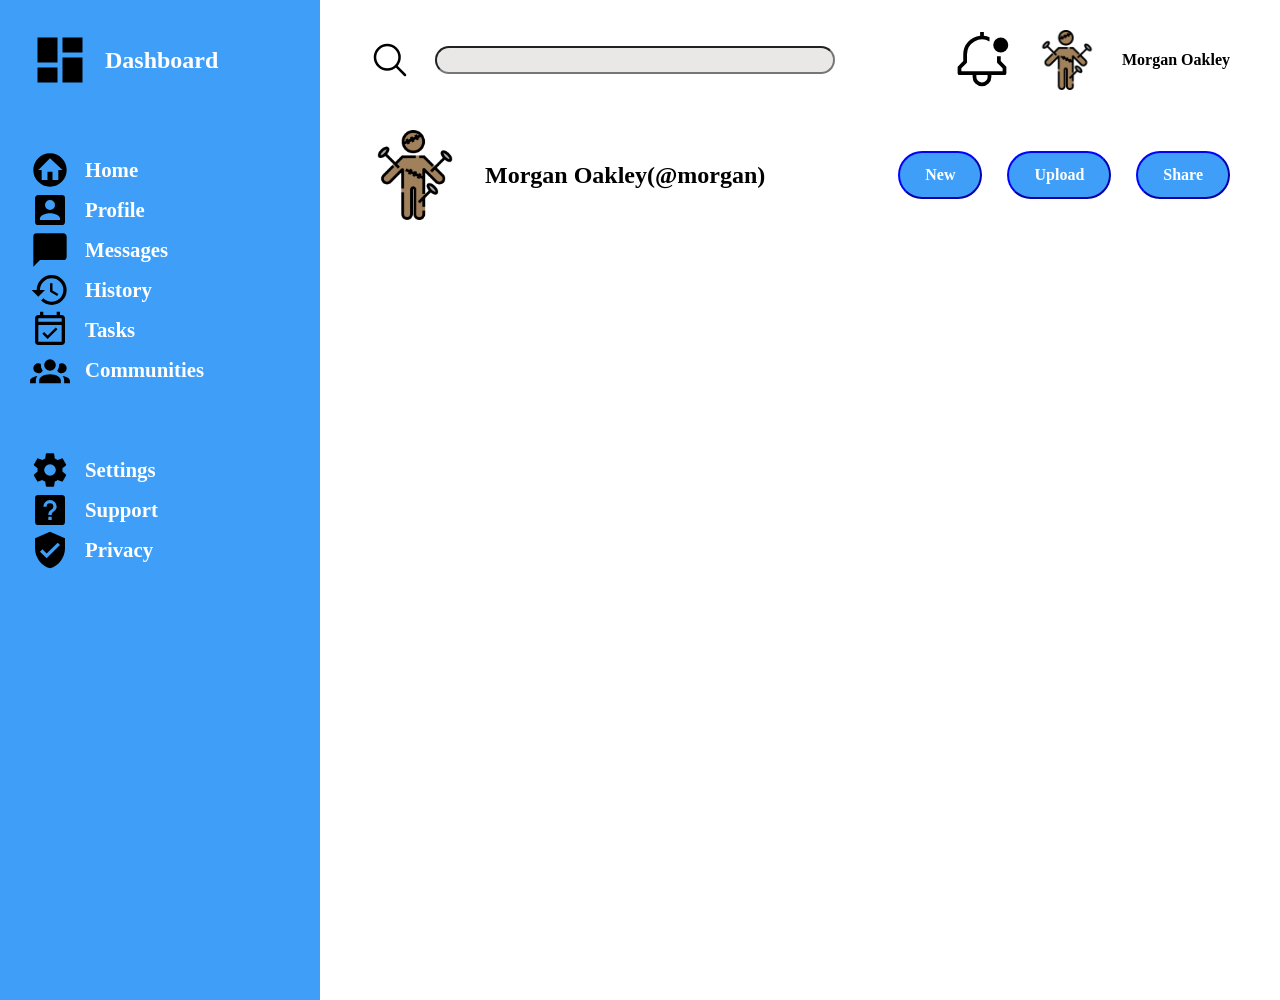
==== index.html @ b013d6e2 "feat(ui): implement dashboard sidebar and header layout" ====
<!DOCTYPE html>
<html lang="en">
<head>
    <meta charset="UTF-8">
    <meta name="viewport" content="width=device-width, initial-scale=1.0">
    <title>Dashboard</title>
    <link rel="stylesheet" href="style.css">
</head>
<body>
    <div class="container">
        <div class="sidebar">
            <ul class="dashboard">
                <li><img src="images/view-dashboard.svg" alt="">Dashboard</li>
            </ul>
            <div>
                <ul>
                    <li><img src="images/home-circle.svg" alt="">Home</li>
                    <li><img src="images/account-box.svg" alt="" srcset="">Profile</li>
                    <li><img src="images/message.svg" alt="" srcset="">Messages</li>
                    <li><img src="images/history.svg" alt="">History</li>
                    <li><img src="images/calendar-check-outline.svg" alt="">Tasks</li>
                    <li><img src="images/account-group.svg" alt="">Communities</li>
                </ul>
            </div>
            <div>
                <ul>
                    <li><span><img src="images/cog.svg" alt="" srcset=""></span>Settings</li>
                    <li><span><img src="images/help-box.svg" alt=""></span>Support</li>
                    <li><img src="images/shield-check.svg" alt="">Privacy</li>
                </ul>
            </div>

        </div>
        <div class="headbar">
            <div class="search">
                <ul >
                    <li><img src="images/search-outline-svgrepo-com.svg" alt=""></li>
                    <li><input type="text"></li>
                </ul>
                <ul class="human-logo">
                    <li><img src="images/notification-new-svgrepo-com.svg" alt=""></li>
                    <li><img src="images/voodoo-doll.png" alt=""></li>
                    <li>Morgan Oakley</li>
                </ul>
                
            </div>
            <div class="under-search">
                <ul class="human">
                    <li><img src="images/voodoo-doll.png" alt=""></li>
                    <li><h1>Morgan Oakley(@morgan)</h1></li>
                </ul>
                <ul>
                    <li><button>New</button></li>
                    <li><button>Upload</button></li>
                    <li><button>Share</button></li>
                </ul>
            </div>

        </div>
        
    </div>    
</body>
</html>
---- style.css ----
/* Box sizing rules */
*,
*::before,
*::after {
  box-sizing: border-box;
}

/* Prevent font size inflation and remove default margins */
* {
  margin: 0;
  padding: 0;
  font: inherit;
}

/* Remove list styles on ul, ol elements with a list role, which implies built-in accessibility is preserved */
ul[role='list'],
ol[role='list'] {
  list-style: none;
}

/* Set core body defaults */
body {
  min-height: 100vh;
  line-height: 1.5;
  -webkit-font-smoothing: antialiased;
}

/* Set short line-height on headings and interactive elements */
h1, h2, h3, h4, button, input, label {
  line-height: 1.1;
}

/* Balance text wrapping on headings */
h1, h2, h3, h4 {
  text-wrap: balance;
}

/* Make images and media easier to work with */
img,
picture,
video,
canvas,
svg {
  max-width: 100%;
  display: block;
}

/* Inherit fonts for inputs and buttons */
input,
button,
textarea,
select {
  font: inherit;
}

/* Make sure textareas without a rows attribute are not tiny */
textarea:not([rows]) {
  min-height: 10em;
}

/* Anything that has an anchor target should have a scroll offset */
:target {
  scroll-margin-block: 5ex;
}
.container {
    min-height: 100vh;
    display: grid;
    grid-template-columns: repeat(4, 1fr);
    grid-template-rows: repeat(4, 1fr);
}
.sidebar {
    background-color: rgb(63, 159, 248);
    min-height: 100vh;
    color: white;
    font-size: 1.3rem;
    padding: 30px;
    display: flex;
    flex-direction: column;
    gap: 60px;
    grid-row: span 4;
}
ul {
    list-style: none;
}
li {
    display: flex;
    align-items: center;
    gap: 15px;
    font-family: 'Times New Roman', Times, serif;
    font-weight: bolder;
}


img {
    height: 40px;
}
.dashboard > li {
    font-size: 1.5rem;
}
.dashboard > li > img {
    color: red;
    height: 60px;
}
.headbar {
    background-color: white;
    grid-column: 2 / 5;
    display: flex;
    flex-direction: column;
    padding: 30px 50px;
    gap: 40px;
    flex-wrap: nowrap;
}
.search {
    display: flex;
    justify-content: space-between;
    background-color: white;
}
.search > ul {
    display: flex;
    gap: 25px;

}
.under-search {
    display: flex;
    justify-content: space-between;
    
}
.under-search > ul {
    display: flex;
    gap: 25px;
}
li > input {
    background-color: rgba(228, 224, 224, 0.767);
    width: 400px;
    border-radius: 30px;
}
button {
    border-radius: 30px;
    background-color:  rgb(63, 159, 248);
    color: white;
    font-weight: bolder;
    padding: 10px 25px;
    border-color: blue;

}
h1 {
    font-size: 1.5rem;
    font-weight: bolder;
}
.human-logo > li > img {
    height: 60px;
}
.human > li img {
    height: 90px;
}
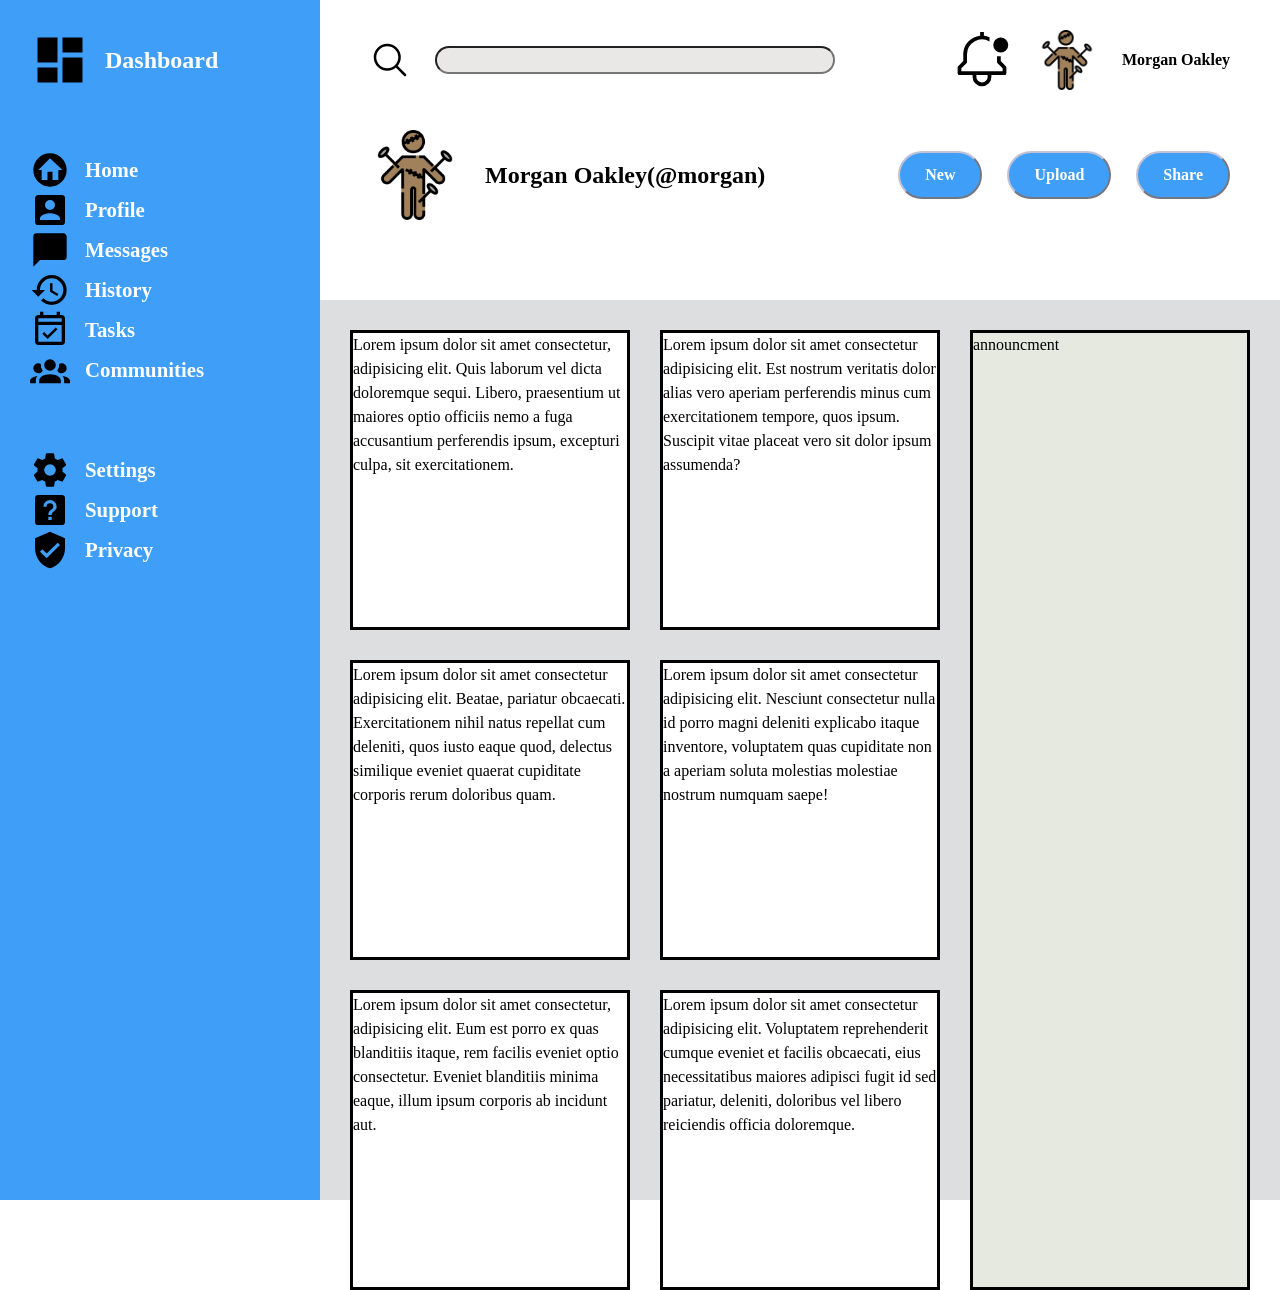
==== commit a7718358: "feat(ui): add main content grid cards and announcement section" ====
--- a/index.html
+++ b/index.html
@@ -57,6 +57,30 @@
             </div>
 
         </div>
+
+        <div class="main-content">
+        <div class="content-holder">
+            
+            <div class="cards-container">
+                <div class="card">Lorem ipsum dolor sit amet consectetur, adipisicing elit. Quis laborum vel dicta doloremque sequi. Libero, praesentium ut maiores optio officiis nemo a fuga accusantium perferendis ipsum, excepturi culpa, sit exercitationem.</div>
+                <div class="card">Lorem ipsum dolor sit amet consectetur adipisicing elit. Est nostrum veritatis dolor alias vero aperiam perferendis minus cum exercitationem tempore, quos ipsum. Suscipit vitae placeat vero sit dolor ipsum assumenda?</div>
+                <div class="card">Lorem ipsum dolor sit amet consectetur adipisicing elit. Beatae, pariatur obcaecati. Exercitationem nihil natus repellat cum deleniti, quos iusto eaque quod, delectus similique eveniet quaerat cupiditate corporis rerum doloribus quam.</div>
+                <div class="card">Lorem ipsum dolor sit amet consectetur adipisicing elit. Nesciunt consectetur nulla id porro magni deleniti explicabo itaque inventore, voluptatem quas cupiditate non a aperiam soluta molestias molestiae nostrum numquam saepe!</div>
+                <div class="card">Lorem ipsum dolor sit amet consectetur, adipisicing elit. Eum est porro ex quas blanditiis itaque, rem facilis eveniet optio consectetur. Eveniet blanditiis minima eaque, illum ipsum corporis ab incidunt aut.</div>
+                <div class="card">Lorem ipsum dolor sit amet consectetur adipisicing elit. Voluptatem reprehenderit cumque eveniet et facilis obcaecati, eius necessitatibus maiores adipisci fugit id sed pariatur, deleniti, doloribus vel libero reiciendis officia doloremque.</div>
+            </div>
+            <div class="announcment-container">
+                <div>announcment</div>
+                <div class="announcment">
+
+                </div>
+                <div class="trending">
+
+                </div>
+
+            </div>
+        </div>
+        </div>
         
     </div>    
 </body>
--- a/style.css
+++ b/style.css
@@ -66,7 +66,7 @@
     min-height: 100vh;
     display: grid;
     grid-template-columns: repeat(4, 1fr);
-    grid-template-rows: repeat(4, 1fr);
+    grid-template-rows: repeat(4, max(300px, 1rem));
 }
 .sidebar {
     background-color: rgb(63, 159, 248);
@@ -104,6 +104,7 @@
 .headbar {
     background-color: white;
     grid-column: 2 / 5;
+    grid-row: 1 / 2;
     display: flex;
     flex-direction: column;
     padding: 30px 50px;
@@ -140,7 +141,7 @@
     color: white;
     font-weight: bolder;
     padding: 10px 25px;
-    border-color: blue;
+    border-color: rgb(194, 194, 214);
 
 }
 h1 {
@@ -152,4 +153,39 @@
 }
 .human > li img {
     height: 90px;
+}
+.main-content {
+    grid-area: 2 / 2 / 5 / 5;
+    background-color: rgba(226, 231, 235, 0.589);
+    
+
+}
+.content-holder {
+    display: grid;
+    grid-template-columns: repeat(3, 1fr);
+    grid-template-rows: repeat(4, max(300px, 1rem));;
+    height: 100%;
+    background-color: rgba(155, 154, 154, 0.219);
+    gap: 30px;
+    padding: 30px;
+    
+}
+.cards-container {
+    grid-column: 1 / 3;
+    grid-row: 1 / 4;
+    display: grid;
+    gap: 30px;
+    grid-template-columns: repeat(2, 1fr);
+}
+
+.card {
+    border: solid black 3px;
+    background-color: white;
+}
+.announcment-container {
+    border: black solid 3px;
+    background-color: rgb(230, 233, 224);
+    grid-column: 3 / 4;
+    grid-row: 1 / 4;
+    
 }
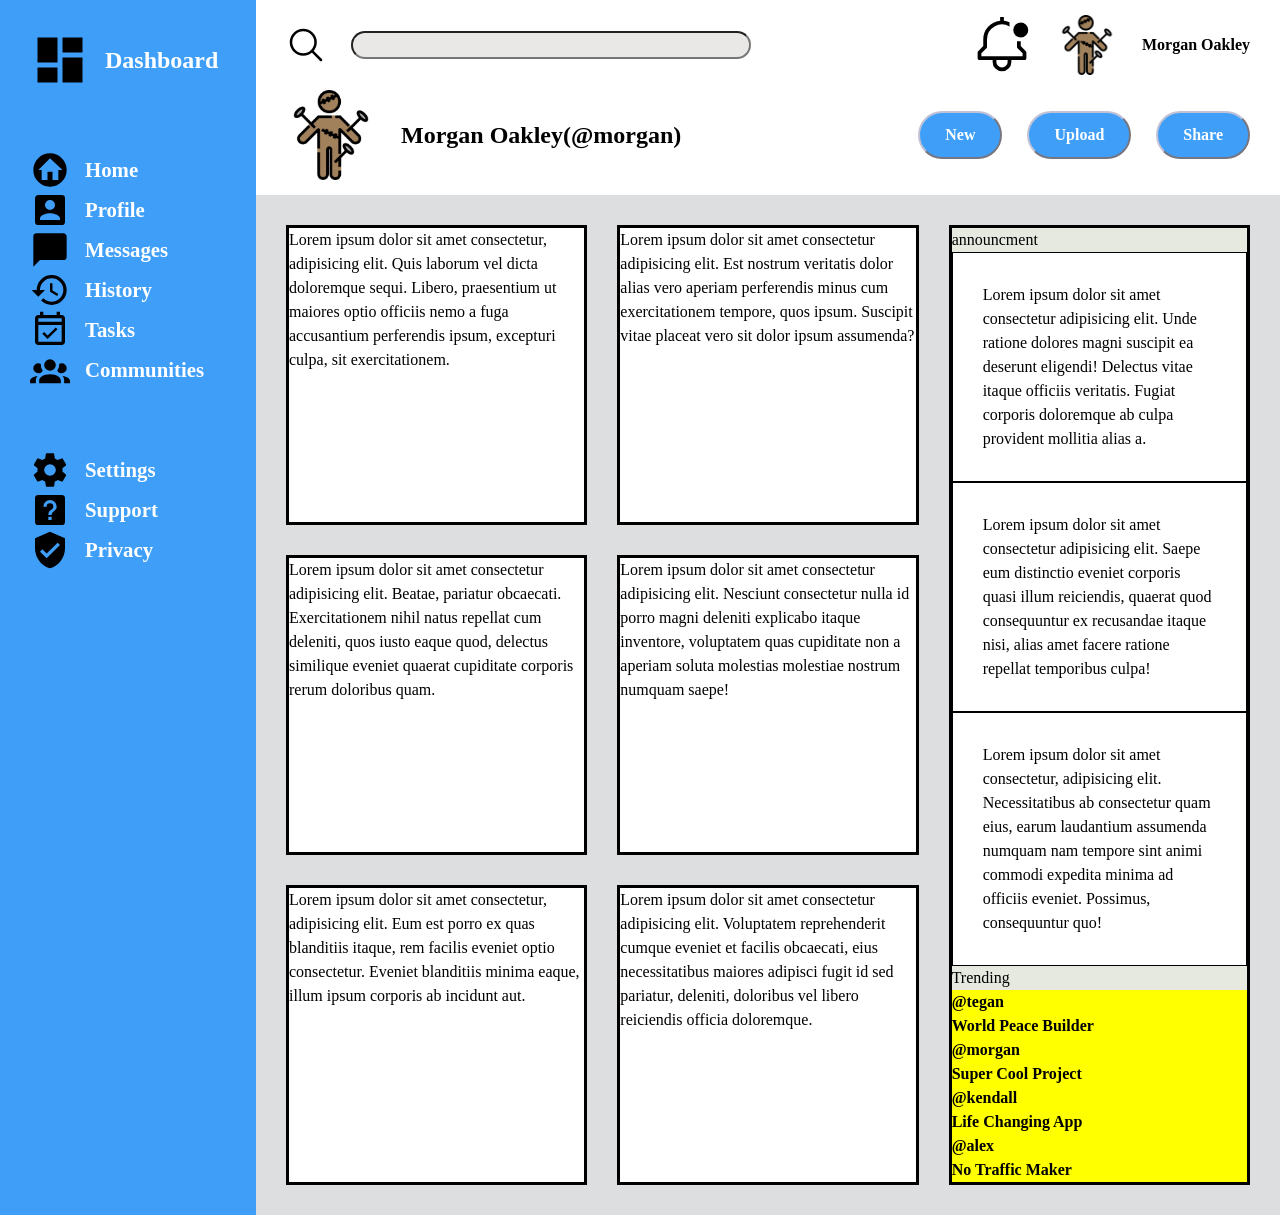
==== commit e42ff348: "feat(ui): add trending section and populate announcements panel" ====
--- a/index.html
+++ b/index.html
@@ -72,10 +72,22 @@
             <div class="announcment-container">
                 <div>announcment</div>
                 <div class="announcment">
+                    <div>Lorem ipsum dolor sit amet consectetur adipisicing elit. Unde ratione dolores magni suscipit ea deserunt eligendi! Delectus vitae itaque officiis veritatis. Fugiat corporis doloremque ab culpa provident mollitia alias a.</div>
+                    <div>Lorem ipsum dolor sit amet consectetur adipisicing elit. Saepe eum distinctio eveniet corporis quasi illum reiciendis, quaerat quod consequuntur ex recusandae itaque nisi, alias amet facere ratione repellat temporibus culpa!</div>
+                    <div>Lorem ipsum dolor sit amet consectetur, adipisicing elit. Necessitatibus ab consectetur quam eius, earum laudantium assumenda numquam nam tempore sint animi commodi expedita minima ad officiis eveniet. Possimus, consequuntur quo!</div>
 
                 </div>
-                <div class="trending">
-
+                <div class="trending-container">
+                    <div>Trending</div>
+                    <div class="trending-items">
+                        <ul>
+                            <li>@tegan <br>World Peace Builder</li>
+                            
+                            <li>@morgan <br> Super Cool Project</li>
+                            <li>@kendall <br> Life Changing App</li>
+                            <li>@alex <br> No Traffic Maker</li>
+                        </ul>
+                    </div>
                 </div>
 
             </div>
--- a/style.css
+++ b/style.css
@@ -65,10 +65,11 @@
 .container {
     min-height: 100vh;
     display: grid;
-    grid-template-columns: repeat(4, 1fr);
-    grid-template-rows: repeat(4, max(300px, 1rem));
+    grid-template-columns: 1.5fr repeat(3, 2fr);
+    grid-template-rows: auto 1fr;
 }
 .sidebar {
+
     background-color: rgb(63, 159, 248);
     min-height: 100vh;
     color: white;
@@ -104,17 +105,15 @@
 .headbar {
     background-color: white;
     grid-column: 2 / 5;
-    grid-row: 1 / 2;
     display: flex;
     flex-direction: column;
-    padding: 30px 50px;
-    gap: 40px;
+    padding: 15px 30px;
+    gap: 15px;
     flex-wrap: nowrap;
 }
 .search {
     display: flex;
     justify-content: space-between;
-    background-color: white;
 }
 .search > ul {
     display: flex;
@@ -124,6 +123,7 @@
 .under-search {
     display: flex;
     justify-content: space-between;
+    
     
 }
 .under-search > ul {
@@ -155,7 +155,7 @@
     height: 90px;
 }
 .main-content {
-    grid-area: 2 / 2 / 5 / 5;
+    grid-area: 2 / 2 / 3 / 5;
     background-color: rgba(226, 231, 235, 0.589);
     
 
@@ -163,7 +163,6 @@
 .content-holder {
     display: grid;
     grid-template-columns: repeat(3, 1fr);
-    grid-template-rows: repeat(4, max(300px, 1rem));;
     height: 100%;
     background-color: rgba(155, 154, 154, 0.219);
     gap: 30px;
@@ -188,4 +187,14 @@
     grid-column: 3 / 4;
     grid-row: 1 / 4;
     
-}+}
+.announcment div {
+    background-color: white;
+    border: solid black 1px;
+    padding: 30px;
+    border-color: 30px;
+}
+.trending-items li {
+    display: flex;
+    background-color: yellow;
+}
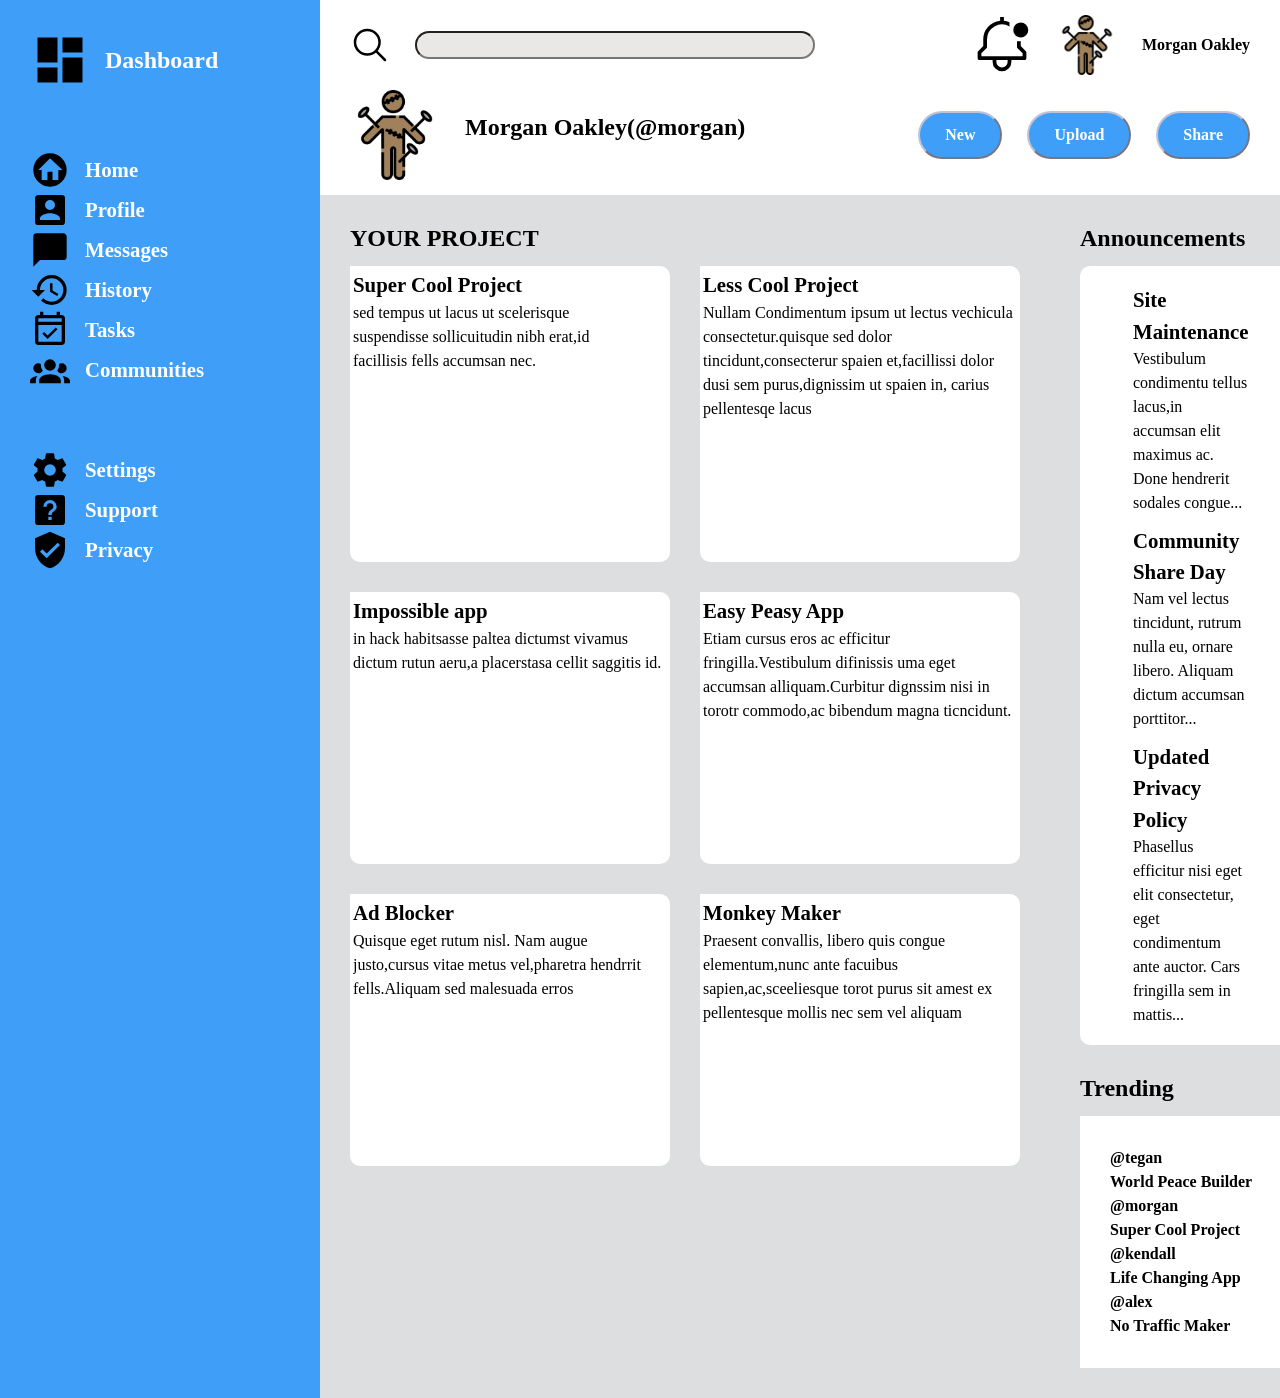
==== commit 07b10853: "Fix project section heading alignment" ====
--- a/index.html
+++ b/index.html
@@ -15,7 +15,7 @@
             <div>
                 <ul>
                     <li><img src="images/home-circle.svg" alt="">Home</li>
-                    <li><img src="images/account-box.svg" alt="" srcset="">Profile</li>
+                    <li><img src="images/account-box.svg" alt="">Profile</li>
                     <li><img src="images/message.svg" alt="" srcset="">Messages</li>
                     <li><img src="images/history.svg" alt="">History</li>
                     <li><img src="images/calendar-check-outline.svg" alt="">Tasks</li>
@@ -60,25 +60,27 @@
 
         <div class="main-content">
         <div class="content-holder">
-            
-            <div class="cards-container">
-                <div class="card">Lorem ipsum dolor sit amet consectetur, adipisicing elit. Quis laborum vel dicta doloremque sequi. Libero, praesentium ut maiores optio officiis nemo a fuga accusantium perferendis ipsum, excepturi culpa, sit exercitationem.</div>
-                <div class="card">Lorem ipsum dolor sit amet consectetur adipisicing elit. Est nostrum veritatis dolor alias vero aperiam perferendis minus cum exercitationem tempore, quos ipsum. Suscipit vitae placeat vero sit dolor ipsum assumenda?</div>
-                <div class="card">Lorem ipsum dolor sit amet consectetur adipisicing elit. Beatae, pariatur obcaecati. Exercitationem nihil natus repellat cum deleniti, quos iusto eaque quod, delectus similique eveniet quaerat cupiditate corporis rerum doloribus quam.</div>
-                <div class="card">Lorem ipsum dolor sit amet consectetur adipisicing elit. Nesciunt consectetur nulla id porro magni deleniti explicabo itaque inventore, voluptatem quas cupiditate non a aperiam soluta molestias molestiae nostrum numquam saepe!</div>
-                <div class="card">Lorem ipsum dolor sit amet consectetur, adipisicing elit. Eum est porro ex quas blanditiis itaque, rem facilis eveniet optio consectetur. Eveniet blanditiis minima eaque, illum ipsum corporis ab incidunt aut.</div>
-                <div class="card">Lorem ipsum dolor sit amet consectetur adipisicing elit. Voluptatem reprehenderit cumque eveniet et facilis obcaecati, eius necessitatibus maiores adipisci fugit id sed pariatur, deleniti, doloribus vel libero reiciendis officia doloremque.</div>
+            <div class="cards-section">
+                <h1>YOUR PROJECT</h1>
+                <div class="cards-container">
+                    <div class="card"><span>Super Cool Project</span><br>sed tempus ut lacus ut scelerisque <br>suspendisse sollicuitudin nibh erat,id <br>facillisis fells accumsan nec.</div>
+                    <div class="card"><span>Less Cool Project</span><br>Nullam Condimentum ipsum ut lectus vechicula consectetur.quisque sed dolor tincidunt,consecterur spaien et,facillissi dolor dusi sem purus,dignissim ut spaien in, carius pellentesqe lacus</div>
+                    <div class="card"><span>Impossible app</span><br> in hack habitsasse paltea dictumst vivamus dictum rutun aeru,a placerstasa cellit saggitis id.</div>
+                    <div class="card"><span>Easy Peasy App</span> <br>Etiam cursus eros ac efficitur fringilla.Vestibulum difinissis uma eget accumsan alliquam.Curbitur dignssim nisi in torotr commodo,ac bibendum magna ticncidunt.</div>
+                    <div class="card"><span>Ad Blocker</span><br>Quisque eget rutum nisl. Nam augue justo,cursus vitae metus vel,pharetra hendrrit fells.Aliquam sed malesuada erros</div>
+                    <div class="card"><span>Monkey Maker</span><br>Praesent convallis, libero quis congue elementum,nunc ante facuibus sapien,ac,sceeliesque torot purus sit amest ex pellentesque mollis nec sem vel aliquam</div>
+                </div>
             </div>
             <div class="announcment-container">
-                <div>announcment</div>
+                <h1>Announcements</h1>
                 <div class="announcment">
-                    <div>Lorem ipsum dolor sit amet consectetur adipisicing elit. Unde ratione dolores magni suscipit ea deserunt eligendi! Delectus vitae itaque officiis veritatis. Fugiat corporis doloremque ab culpa provident mollitia alias a.</div>
-                    <div>Lorem ipsum dolor sit amet consectetur adipisicing elit. Saepe eum distinctio eveniet corporis quasi illum reiciendis, quaerat quod consequuntur ex recusandae itaque nisi, alias amet facere ratione repellat temporibus culpa!</div>
-                    <div>Lorem ipsum dolor sit amet consectetur, adipisicing elit. Necessitatibus ab consectetur quam eius, earum laudantium assumenda numquam nam tempore sint animi commodi expedita minima ad officiis eveniet. Possimus, consequuntur quo!</div>
+                    <div><span>Site Maintenance</span><br>Vestibulum condimentu tellus lacus,in accumsan elit maximus ac. Done hendrerit sodales congue...</div>
+                    <div><span>Community Share Day</span><br>Nam vel lectus tincidunt, rutrum nulla eu, ornare libero. Aliquam dictum accumsan porttitor...</div>
+                    <div><span>Updated Privacy Policy</span><br>Phasellus efficitur nisi eget elit consectetur, eget condimentum ante auctor. Cars fringilla sem in mattis...</div>
 
                 </div>
                 <div class="trending-container">
-                    <div>Trending</div>
+                    <h1>Trending</h1>
                     <div class="trending-items">
                         <ul>
                             <li>@tegan <br>World Peace Builder</li>
--- a/style.css
+++ b/style.css
@@ -66,7 +66,8 @@
     min-height: 100vh;
     display: grid;
     grid-template-columns: 1.5fr repeat(3, 2fr);
-    grid-template-rows: auto 1fr;
+    grid-template-columns: repeat(4, 1fr);
+    
 }
 .sidebar {
 
@@ -155,46 +156,78 @@
     height: 90px;
 }
 .main-content {
-    grid-area: 2 / 2 / 3 / 5;
+    grid-column: 2 / 5;
+    grid-row: 2 /  5;
     background-color: rgba(226, 231, 235, 0.589);
     
 
 }
 .content-holder {
     display: grid;
-    grid-template-columns: repeat(3, 1fr);
     height: 100%;
     background-color: rgba(155, 154, 154, 0.219);
+    padding: 30px;
     gap: 30px;
-    padding: 30px;
-    
-}
-.cards-container {
-    grid-column: 1 / 3;
+    
+}
+.cards-section {
     grid-row: 1 / 4;
+
+}
+.cards-container  {
     display: grid;
+    grid-template-columns: repeat(2, 1fr);
+    min-height: 100vh;
     gap: 30px;
-    grid-template-columns: repeat(2, 1fr);
+
+
 }
 
 .card {
-    border: solid black 3px;
+    border: solid white 3px;
     background-color: white;
+    min-width: 320px;
+    max-height: 1fr;
+    overflow: auto;
+    border-radius: 0px 10px 10px;
 }
 .announcment-container {
-    border: black solid 3px;
-    background-color: rgb(230, 233, 224);
     grid-column: 3 / 4;
     grid-row: 1 / 4;
-    
-}
+    display: flex;
+    flex-direction: column;
+    
+}
+
 .announcment div {
+    background-color: white; 
+    border-color: 30px;
+    padding: 5px 40px;
+
+}
+.announcment {
+    border: solid white 13px;
+    border-radius: 10px;
+}
+.trending-container {
+    margin-top: 30px;
+    
+    display: flex;
+    flex-direction: column;
+    flex-grow: 1;
+
+}
+.trending-items {
     background-color: white;
-    border: solid black 1px;
+    flex-grow: 1;
     padding: 30px;
-    border-color: 30px;
-}
-.trending-items li {
-    display: flex;
-    background-color: yellow;
-}
+    
+}
+span {
+    font-weight: bolder;
+    font-size: 1.3rem;
+
+}
+h1 {
+    padding-bottom: 15px;
+}
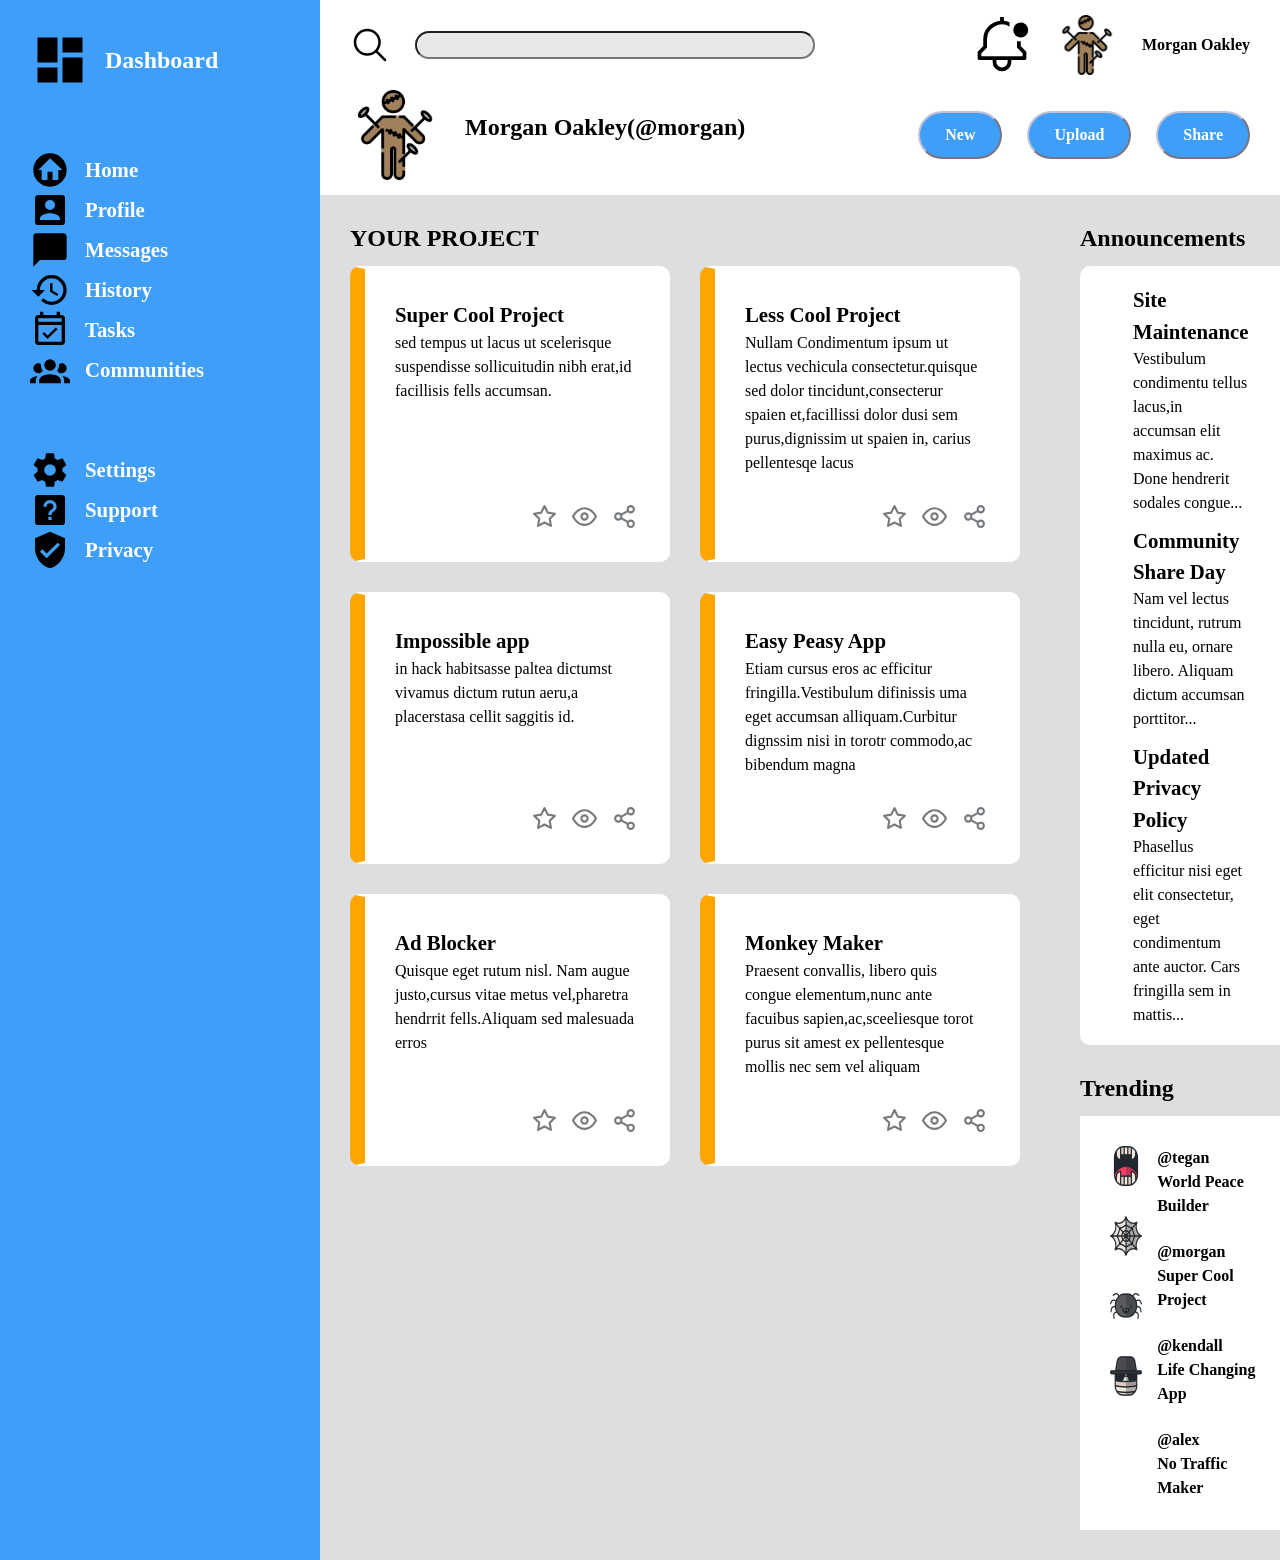
==== commit 71af59e0: "feat: add star, eye, and share icons to cards" ====
--- a/index.html
+++ b/index.html
@@ -63,12 +63,19 @@
             <div class="cards-section">
                 <h1>YOUR PROJECT</h1>
                 <div class="cards-container">
-                    <div class="card"><span>Super Cool Project</span><br>sed tempus ut lacus ut scelerisque <br>suspendisse sollicuitudin nibh erat,id <br>facillisis fells accumsan nec.</div>
-                    <div class="card"><span>Less Cool Project</span><br>Nullam Condimentum ipsum ut lectus vechicula consectetur.quisque sed dolor tincidunt,consecterur spaien et,facillissi dolor dusi sem purus,dignissim ut spaien in, carius pellentesqe lacus</div>
-                    <div class="card"><span>Impossible app</span><br> in hack habitsasse paltea dictumst vivamus dictum rutun aeru,a placerstasa cellit saggitis id.</div>
-                    <div class="card"><span>Easy Peasy App</span> <br>Etiam cursus eros ac efficitur fringilla.Vestibulum difinissis uma eget accumsan alliquam.Curbitur dignssim nisi in torotr commodo,ac bibendum magna ticncidunt.</div>
-                    <div class="card"><span>Ad Blocker</span><br>Quisque eget rutum nisl. Nam augue justo,cursus vitae metus vel,pharetra hendrrit fells.Aliquam sed malesuada erros</div>
-                    <div class="card"><span>Monkey Maker</span><br>Praesent convallis, libero quis congue elementum,nunc ante facuibus sapien,ac,sceeliesque torot purus sit amest ex pellentesque mollis nec sem vel aliquam</div>
+
+                    <div class="card"><div><span>Super Cool Project</span><br>sed tempus ut lacus ut scelerisque <br>suspendisse sollicuitudin nibh erat,id <br>facillisis fells accumsan. </div> <div class="cards-icon"><img src="images/fav.svg" alt="" srcset=""> <img src="images/seen.svg" alt="" srcset=""><img src="images/share.svg" alt="" srcset=""></div> </div>
+
+                    <div class="card"><div><span>Less Cool Project</span><br>Nullam Condimentum ipsum ut lectus vechicula consectetur.quisque sed dolor tincidunt,consecterur spaien et,facillissi dolor dusi sem purus,dignissim ut spaien in, carius pellentesqe lacus </div> <div class="cards-icon"><img src="images/fav.svg" alt="" srcset=""> <img src="images/seen.svg" alt="" srcset=""> <img src="images/share.svg" alt=""></div></div>
+
+                    <div class="card"><div><span>Impossible app</span><br> in hack habitsasse paltea dictumst vivamus dictum rutun aeru,a placerstasa cellit saggitis id.</div> <div class="cards-icon"><img src="images/fav.svg" alt="" srcset=""> <img src="images/seen.svg" alt="" srcset=""> <img src="images/share.svg" alt="" srcset=""></div></div>
+
+                    <div class="card"><div><span>Easy Peasy App</span> <br>Etiam cursus eros ac efficitur fringilla.Vestibulum difinissis uma eget accumsan alliquam.Curbitur dignssim nisi in torotr commodo,ac bibendum magna </div> <div class="cards-icon"><img src="images/fav.svg" alt="" srcset=""><img src="images/seen.svg" alt="" srcset=""> <img src="images/share.svg" alt="" srcset=""></div></div>
+
+                    <div class="card"><div><span>Ad Blocker</span><br>Quisque eget rutum nisl. Nam augue justo,cursus vitae metus vel,pharetra hendrrit fells.Aliquam sed malesuada erros </div> <div class="cards-icon"> <img src="images/fav.svg" alt=""> <img src="images/seen.svg" alt="" srcset=""> <img src="images/share.svg" alt="" srcset=""></div></div>
+
+                    <div class="card"><div><span>Monkey Maker</span><br>Praesent convallis, libero quis congue elementum,nunc ante facuibus sapien,ac,sceeliesque torot purus sit amest ex pellentesque mollis nec sem vel aliquam </div> <div class="cards-icon"> <img src="images/fav.svg" alt="" srcset=""> <img src="images/seen.svg" alt="" srcset=""> <img src="images/share.svg" alt="" srcset=""></div></div>
+
                 </div>
             </div>
             <div class="announcment-container">
@@ -82,10 +89,16 @@
                 <div class="trending-container">
                     <h1>Trending</h1>
                     <div class="trending-items">
-                        <ul>
+                        <ul class="trending-icon">
+                            <li><img src="images/fangs.png" alt="" srcset=""></li>
+                            <li><img src="images/cobweb.png" alt=""></li>
+                            <li><img src="images/spider.png" alt=""></li>
+                            <li><img src="images/invisible-man.png" alt=""></li>
+                        </ul>
+                        <ul class="trending-icon-name">
                             <li>@tegan <br>World Peace Builder</li>
                             
-                            <li>@morgan <br> Super Cool Project</li>
+                            <li>@morgan <br>Super Cool Project</li>
                             <li>@kendall <br> Life Changing App</li>
                             <li>@alex <br> No Traffic Maker</li>
                         </ul>
--- a/style.css
+++ b/style.css
@@ -189,7 +189,12 @@
     min-width: 320px;
     max-height: 1fr;
     overflow: auto;
-    border-radius: 0px 10px 10px;
+    border-radius: 10px 10px 10px 10px;
+    border-left: orange 15px solid;
+    padding: 30px;
+    display: flex;
+    flex-direction: column;
+    justify-content: space-between;
 }
 .announcment-container {
     grid-column: 3 / 4;
@@ -221,7 +226,8 @@
     background-color: white;
     flex-grow: 1;
     padding: 30px;
-    
+    display: flex;
+    gap: 15px;
 }
 span {
     font-weight: bolder;
@@ -231,3 +237,23 @@
 h1 {
     padding-bottom: 15px;
 }
+.trending-icon {
+    display: flex;
+    flex-direction: column;
+    gap: 30px;
+}
+.trending-icon-name {
+    display: flex;
+    flex-direction: column;
+    gap: 22px;
+}
+.cards-icon {
+    display: flex;
+    gap: 20%;
+    align-self: self-end;
+    padding-right: 30px;
+    
+}
+.cards-icon img {
+    height: 25px;
+}
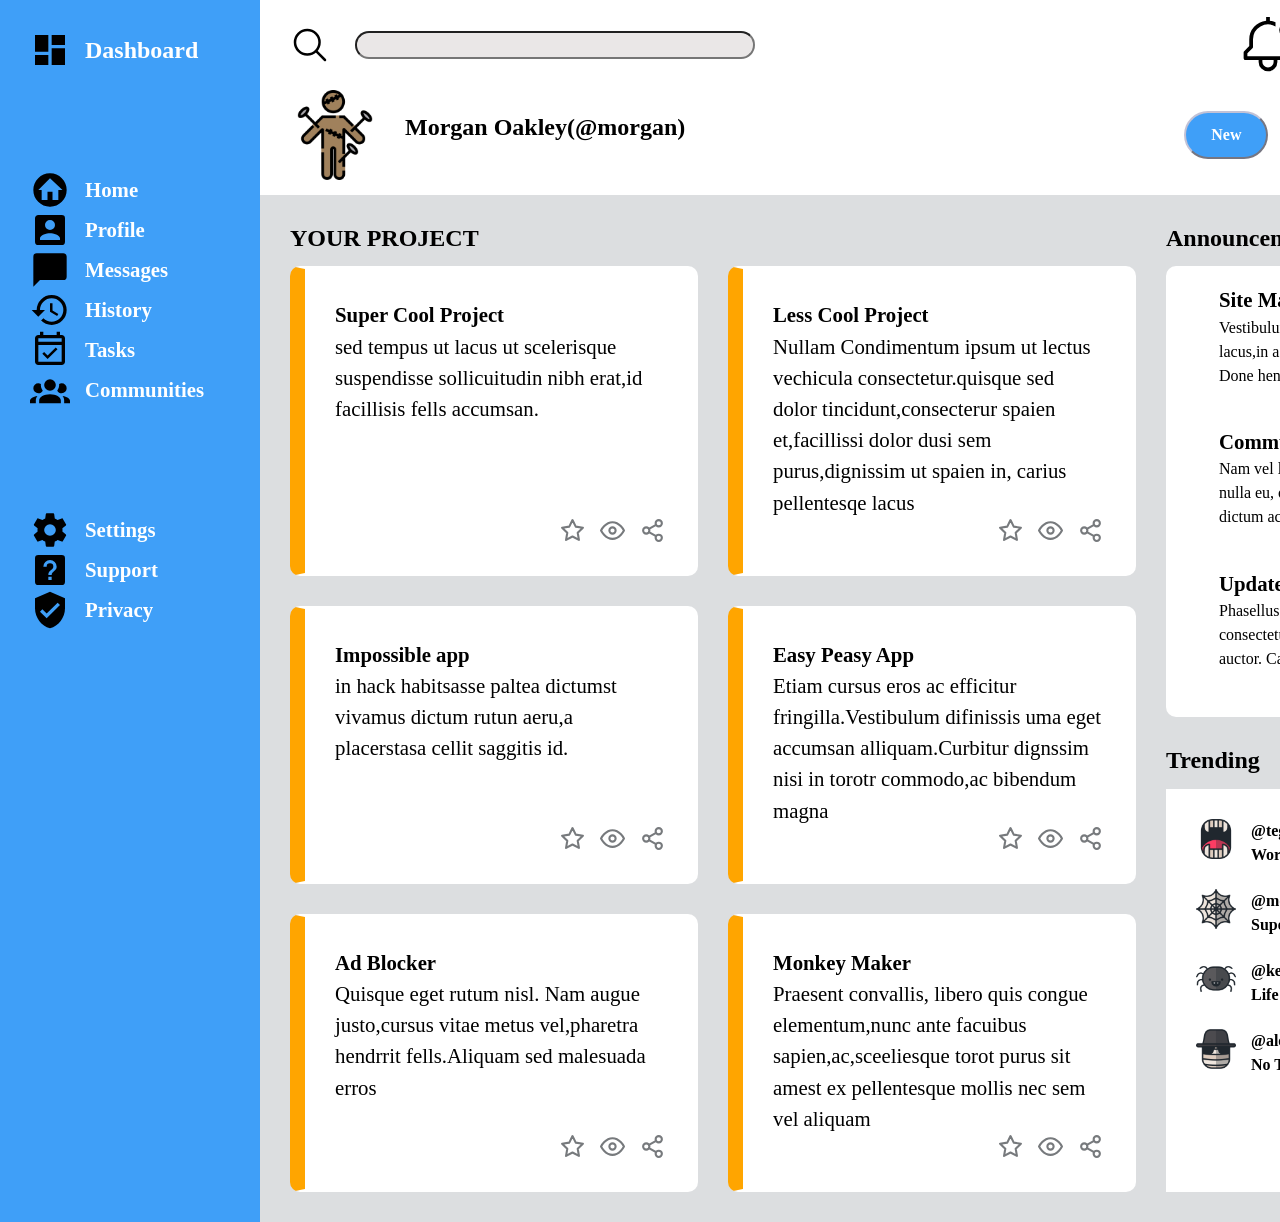
==== commit 25bc89cd: "feat: build and complete admin dashboard responsive layout" ====
--- a/index.html
+++ b/index.html
@@ -64,7 +64,7 @@
                 <h1>YOUR PROJECT</h1>
                 <div class="cards-container">
 
-                    <div class="card"><div><span>Super Cool Project</span><br>sed tempus ut lacus ut scelerisque <br>suspendisse sollicuitudin nibh erat,id <br>facillisis fells accumsan. </div> <div class="cards-icon"><img src="images/fav.svg" alt="" srcset=""> <img src="images/seen.svg" alt="" srcset=""><img src="images/share.svg" alt="" srcset=""></div> </div>
+                    <div class="card"><div><span>Super Cool Project</span><br>sed tempus ut lacus ut scelerisque suspendisse sollicuitudin nibh erat,id facillisis fells accumsan. </div> <div class="cards-icon"><img src="images/fav.svg" alt="" srcset=""> <img src="images/seen.svg" alt="" srcset=""><img src="images/share.svg" alt="" srcset=""></div> </div>
 
                     <div class="card"><div><span>Less Cool Project</span><br>Nullam Condimentum ipsum ut lectus vechicula consectetur.quisque sed dolor tincidunt,consecterur spaien et,facillissi dolor dusi sem purus,dignissim ut spaien in, carius pellentesqe lacus </div> <div class="cards-icon"><img src="images/fav.svg" alt="" srcset=""> <img src="images/seen.svg" alt="" srcset=""> <img src="images/share.svg" alt=""></div></div>
 
--- a/style.css
+++ b/style.css
@@ -65,21 +65,21 @@
 .container {
     min-height: 100vh;
     display: grid;
-    grid-template-columns: 1.5fr repeat(3, 2fr);
-    grid-template-columns: repeat(4, 1fr);
+    grid-template-columns: 260px 1fr;
+    grid-template-rows: auto 1fr;
     
 }
 .sidebar {
 
     background-color: rgb(63, 159, 248);
-    min-height: 100vh;
     color: white;
     font-size: 1.3rem;
     padding: 30px;
     display: flex;
     flex-direction: column;
-    gap: 60px;
-    grid-row: span 4;
+    gap: 100px;
+    grid-column: 1 / 2;
+    grid-row: 1 / 3;
 }
 ul {
     list-style: none;
@@ -99,13 +99,11 @@
 .dashboard > li {
     font-size: 1.5rem;
 }
-.dashboard > li > img {
-    color: red;
-    height: 60px;
-}
+
 .headbar {
     background-color: white;
-    grid-column: 2 / 5;
+    grid-column: 2 / 3;
+    grid-row: 1 / 2;
     display: flex;
     flex-direction: column;
     padding: 15px 30px;
@@ -156,37 +154,33 @@
     height: 90px;
 }
 .main-content {
-    grid-column: 2 / 5;
-    grid-row: 2 /  5;
+    grid-column: 2 / 3;
+    grid-row: 2 /  3;
     background-color: rgba(226, 231, 235, 0.589);
+    display: flex;
     
 
 }
 .content-holder {
     display: grid;
-    height: 100%;
+    grid-template-columns: 1fr 350px;
     background-color: rgba(155, 154, 154, 0.219);
     padding: 30px;
     gap: 30px;
-    
-}
-.cards-section {
-    grid-row: 1 / 4;
-
+    flex-grow: 1;
+    
 }
 .cards-container  {
     display: grid;
     grid-template-columns: repeat(2, 1fr);
-    min-height: 100vh;
     gap: 30px;
-
-
+    flex-grow: 1;
 }
 
 .card {
     border: solid white 3px;
     background-color: white;
-    min-width: 320px;
+    min-width: 408px;
     max-height: 1fr;
     overflow: auto;
     border-radius: 10px 10px 10px 10px;
@@ -195,39 +189,45 @@
     display: flex;
     flex-direction: column;
     justify-content: space-between;
+    font-size: 1.3rem;
+    font-family: Georgia, 'Times New Roman', Times, serif;
 }
 .announcment-container {
-    grid-column: 3 / 4;
-    grid-row: 1 / 4;
     display: flex;
     flex-direction: column;
     
 }
 
 .announcment div {
-    background-color: white; 
-    border-color: 30px;
+    flex-grow: 1;
     padding: 5px 40px;
+    background-color: white;
+    
 
 }
 .announcment {
     border: solid white 13px;
     border-radius: 10px;
+    flex-grow: 1;
+    display: flex;
+    flex-direction: column;
+   
 }
 .trending-container {
     margin-top: 30px;
     
     display: flex;
-    flex-direction: column;
-    flex-grow: 1;
+    flex-grow: 1;
+    flex-direction: column;
+    
 
 }
 .trending-items {
     background-color: white;
-    flex-grow: 1;
     padding: 30px;
     display: flex;
     gap: 15px;
+    flex-grow: 1;
 }
 span {
     font-weight: bolder;
@@ -256,4 +256,8 @@
 }
 .cards-icon img {
     height: 25px;
+}
+.cards-section {
+    display: flex;
+    flex-direction: column;
 }
